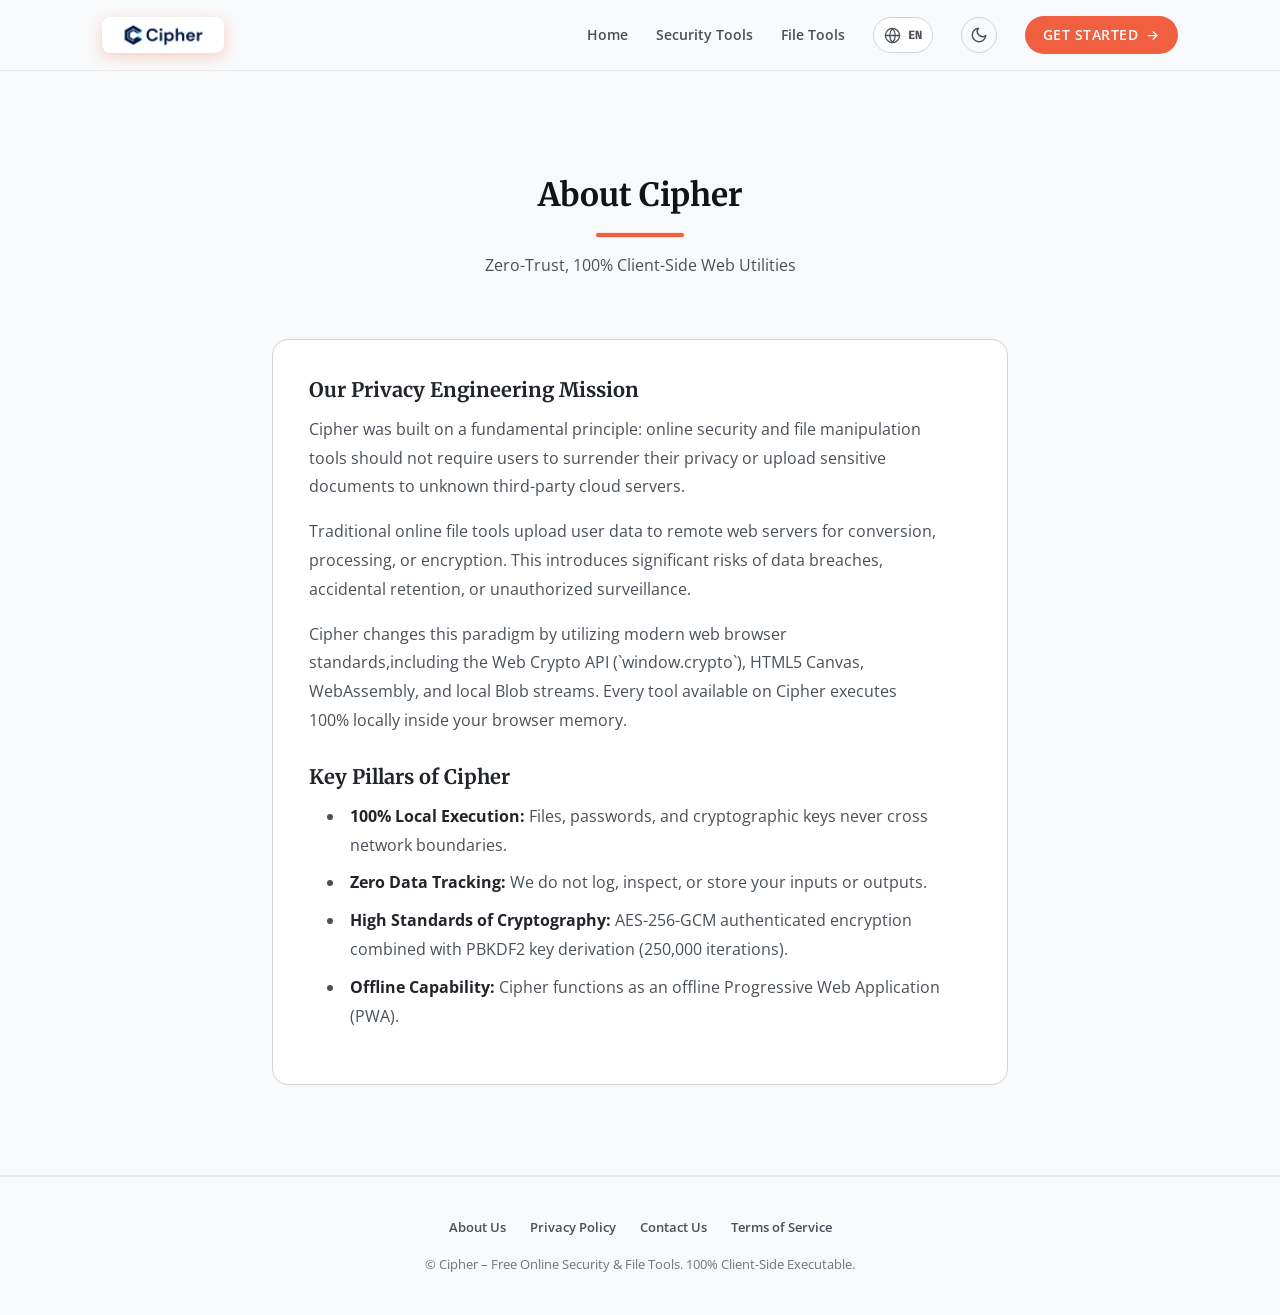
==== about/index.html @ 90bae77a "initial cipher build" ====
<!DOCTYPE html>
<html lang="en" data-bs-theme="light">

<head>
  <meta charset="UTF-8">
  <title>About Us – Cipher Security & File Tools</title>
  <meta name="viewport" content="width=device-width, initial-scale=1, maximum-scale=1, user-scalable=no">
  <meta name="theme-color" content="#111317">
  <meta name="robots" content="index, follow">
  <meta name="description"
    content="Learn about Cipher's mission to provide free, fast, 100% client-side browser security and file management tools with zero server tracking.">
  <meta property="og:type" content="website">
  <meta property="og:title" content="About Us – Cipher">
  <meta property="og:description"
    content="Zero-trust client-side security tools hub operating entirely in your browser.">
  <meta property="og:image" content="/images/Cipher.png">
  <link rel="manifest" href="/manifest.webmanifest">
  <link rel="icon" type="image/svg+xml" href="/images/cipher-favicon.svg">
  <link rel="preconnect" href="https://fonts.googleapis.com">
  <link rel="preconnect" href="https://fonts.gstatic.com" crossorigin>
  <link
    href="https://fonts.googleapis.com/css2?family=Merriweather:ital,wght@0,300;0,400;0,700;0,900;1,300;1,400&family=Open+Sans:ital,wght@0,300;0,400;0,600;0,700;0,800;1,400&family=Fira+Code:wght@400;500;600&display=swap"
    rel="stylesheet">
  <link rel="stylesheet" href="/css/styles.css">
</head>

<body>

  <!-- Navigation -->
  <nav class="navbar">
    <div class="container">
      <a href="/" class="nav-brand">
        <span class="nav-brand-media" aria-hidden="true">
          <img src="/images/Cipher.png" alt="Cipher Logo">
        </span>
      </a>
      <button class="menu-toggle" id="menuToggle" type="button" aria-label="Toggle navigation" aria-expanded="false"
        aria-controls="navLinks">
        <span class="menu-toggle-label">Menu</span>
        <svg viewBox="0 0 24 24" aria-hidden="true" fill="none" stroke="currentColor" stroke-width="2"
          stroke-linecap="round">
          <path d="M4 7h16M4 12h16M4 17h16" />
        </svg>
      </button>
      <ul class="nav-links" id="navLinks">
        <li><a href="/">Home</a></li>
        <li><a href="/#security-tools">Security Tools</a></li>
        <li><a href="/#file-tools">File Tools</a></li>
        <li><button class="theme-toggle-btn" title="Toggle Theme" type="button"></button></li>
        <li>
          <a href="/tools/encrypt/" class="btn-nav">
            Protect File
            <svg class="protect-icon" viewBox="0 0 24 24" aria-hidden="true" fill="none" stroke="currentColor"
              stroke-width="2" stroke-linecap="round" stroke-linejoin="round">
              <path d="M5 12h14" />
              <path d="m13 6 6 6-6 6" />
            </svg>
          </a>
        </li>
      </ul>
    </div>
  </nav>

  <!-- Top Ad Slot Placeholder -->
  <div class="container" style="margin-top: 80px;">
  </div>

  <main class="section">
    <div class="container" style="max-width: 800px;">
      <div class="section-header">
        <h1 class="section-title">About Cipher</h1>
        <div class="section-divider"></div>
        <p class="section-sub">Zero-Trust, 100% Client-Side Web Utilities</p>
      </div>

      <div class="feature-card legal-content">
        <h2>Our Privacy Engineering Mission</h2>
        <p>
          Cipher was built on a fundamental principle: online security and file manipulation tools should not require
          users to surrender their privacy or upload sensitive documents to unknown third-party cloud servers.
        </p>
        <p>
          Traditional online file tools upload user data to remote web servers for conversion, processing, or
          encryption. This introduces significant risks of data breaches, accidental retention, or unauthorized
          surveillance.
        </p>
        <p>
          Cipher changes this paradigm by utilizing modern web browser standards,including the Web Crypto API
          (`window.crypto`), HTML5 Canvas, WebAssembly, and local Blob streams. Every tool available on Cipher executes
          100% locally inside your browser memory.
        </p>

        <h2>Key Pillars of Cipher</h2>
        <ul>
          <li><strong>100% Local Execution:</strong> Files, passwords, and cryptographic keys never cross network
            boundaries.</li>
          <li><strong>Zero Data Tracking:</strong> We do not log, inspect, or store your inputs or outputs.</li>
          <li><strong>High Standards of Cryptography:</strong> AES-256-GCM authenticated encryption combined with PBKDF2
            key derivation (250,000 iterations).</li>
          <li><strong>Offline Capability:</strong> Cipher functions as an offline Progressive Web Application (PWA).
          </li>
        </ul>
      </div>

      <!-- Content Ad Slot Placeholder -->
    </div>
  </main>

  <!-- Footer Ad Slot Placeholder -->
  <div class="container">
  </div>

  <!-- Footer -->
  <footer>
    <div class="container" style="display: flex; flex-direction: column; align-items: center; gap: 16px;">
      <div style="display: flex; gap: 24px; flex-wrap: wrap; justify-content: center; font-weight: 600;">
        <a href="/about/" style="color: var(--text-2);">About Us</a>
        <a href="/privacy/" style="color: var(--text-2);">Privacy Policy</a>
        <a href="/contact/" style="color: var(--text-2);">Contact Us</a>
        <a href="/terms/" style="color: var(--text-2);">Terms of Service</a>
      </div>
      <p>&copy; Cipher – Free Online Security & File Tools. 100% Client-Side Executable.</p>
    </div>
  </footer>

  <script src="/js/translations.js"></script>
  <script src="/js/common.js"></script>
</body>

</html>
---- css/styles.css ----
:root {
      --primary: #f05f40;
      --primary-hover: #df4b2a;
      --primary-dim: rgba(240, 95, 64, 0.15);
      --primary-line: rgba(240, 95, 64, 0.35);

      --bg: #111317;
      --bg-alt: #171a21;
      --surface: #1e222a;
      --surface-2: #262b35;
      --surface-3: #2f3542;

      --border: #383e4a;
      --border-soft: #2a2f39;

      --text: #f8f9fa;
      --text-2: #a5acb9;
      --text-3: #6c757d;

      --success: #28a745;
      --success-dim: rgba(40, 167, 69, 0.15);
      --error: #dc3545;
      --error-dim: rgba(220, 53, 69, 0.15);

      --font-sans: 'Open Sans', -apple-system, BlinkMacSystemFont, "Segoe UI", Roboto, sans-serif;
      --font-serif: 'Merriweather', Georgia, serif;
      --font-mono: 'Fira Code', monospace;

      --radius-window: 20px;
      --radius-card: 16px;
      --radius-control: 10px;
      --radius-pill: 50px;
      --shadow-window: 0 30px 60px -12px rgba(0, 0, 0, 0.8), 0 0 0 1px rgba(255, 255, 255, 0.05) inset;
    }

    * {
      box-sizing: border-box;
      margin: 0;
      padding: 0;
    }

    html {
      scroll-behavior: smooth;
    }

    body {
      font-family: var(--font-sans);
      background-color: var(--bg);
      color: var(--text);
      line-height: 1.6;
      -webkit-font-smoothing: antialiased;
    }

    .app-loading-shell {
      position: fixed;
      inset: 0;
      z-index: 2000;
      display: grid;
      place-items: center;
      background: var(--bg);
      opacity: 1;
      transition: opacity 0.28s ease, visibility 0.28s ease;
    }

    .app-loading-shell.is-ready {
      opacity: 0;
      visibility: hidden;
      pointer-events: none;
    }

    .app-loading-card {
      display: grid;
      gap: 10px;
      width: min(260px, 62vw);
    }

    .app-loading-card span {
      display: block;
      height: 10px;
      border-radius: var(--radius-pill);
      background: linear-gradient(90deg, var(--surface-2), var(--surface-3), var(--surface-2));
      background-size: 220% 100%;
      animation: skeletonShimmer 1.25s ease-in-out infinite;
    }

    .app-loading-card span:nth-child(2) { width: 78%; }
    .app-loading-card span:nth-child(3) { width: 56%; }

    @keyframes skeletonShimmer {
      0% { background-position: 100% 0; }
      100% { background-position: -100% 0; }
    }

    ::selection {
      background: var(--primary-dim);
      color: var(--primary);
    }

    a {
      color: var(--primary);
      text-decoration: none;
      transition: color 0.2s;
    }

    a:hover {
      color: var(--primary-hover);
    }

    /* Navbar */
    .navbar {
      position: fixed;
      top: 0;
      left: 0;
      right: 0;
      z-index: 1000;
      background: rgba(17, 19, 23, 0.85);
      backdrop-filter: blur(12px);
      border-bottom: 1px solid var(--border-soft);
      padding: 16px 0;
    }

    .container {
      max-width: 1140px;
      margin: 0 auto;
      padding: 0 24px;
      display: flex;
      align-items: center;
      justify-content: space-between;
    }

    .nav-brand {
      display: flex;
      align-items: center;
      gap: 10px;
      font-family: var(--font-serif);
      font-size: 20px;
      font-weight: 700;
      color: #fff;
    }

    .nav-brand-icon {
      width: 32px;
      height: 32px;
      border-radius: 8px;
      background: var(--primary);
      color: #fff;
      display: flex;
      align-items: center;
      justify-content: center;
      box-shadow: 0 4px 12px rgba(240, 95, 64, 0.4);
    }

    .nav-links {
      display: flex;
      gap: 28px;
      list-style: none;
      align-items: center;
    }

    .nav-links a {
      font-size: 14px;
      font-weight: 600;
      color: var(--text-2);
    }

    .nav-links a:hover {
      color: #fff;
    }

    .btn-nav {
      background: var(--primary);
      color: #fff !important;
      padding: 8px 18px;
      border-radius: var(--radius-pill);
      font-size: 13px;
      font-weight: 700;
      text-transform: uppercase;
      letter-spacing: 0.5px;
      transition: all 0.2s ease;
      overflow: hidden;
    }

    .btn-nav:hover {
      background: var(--primary-hover);
      transform: translateY(-1px);
    }

    .btn-nav .protect-icon {
      width: 15px;
      height: 15px;
      transform-origin: 50% 58%;
      animation: protectIconFloat 2.6s ease-in-out infinite;
      transition: transform .2s ease, filter .2s ease;
    }

    .btn-nav:hover .protect-icon,
    .btn-nav:focus-visible .protect-icon {
      animation-play-state: paused;
      transform: translateY(2px) scale(1.12);
      filter: drop-shadow(0 2px 4px rgba(255, 255, 255, .35));
    }

    .btn-nav:active .protect-icon {
      transform: translateY(4px) scale(.92);
    }

    @keyframes protectIconFloat {
      0%, 100% {
        transform: translateY(0) rotate(0deg);
      }
      35% {
        transform: translateY(-2px) rotate(-3deg);
      }
      65% {
        transform: translateY(1px) rotate(2deg);
      }
    }

    /* Hero / Masthead Section */
    .masthead {
      position: relative;
      padding: 150px 0 80px;
      text-align: center;
      background:
        radial-gradient(900px 600px at 50% 20%, rgba(240, 95, 64, 0.12), transparent 70%),
        radial-gradient(1000px 800px at 80% 90%, rgba(30, 42, 60, 0.35), transparent 70%),
        var(--bg);
      overflow: hidden;
      isolation: isolate;
    }

    .masthead > .container {
      position: relative;
      z-index: 1;
    }

    .hero-network {
      position: absolute;
      inset: 0;
      z-index: 0;
      pointer-events: none;
      overflow: hidden;
      opacity: 0.13;
      color: #6366f1;
    }

    .hero-network svg {
      display: block;
      width: 100%;
      min-width: 760px;
      height: 100%;
      animation: heroNetworkFloat 16s ease-in-out infinite alternate;
    }

    .hero-network-lines {
      fill: none;
      stroke: currentColor;
      stroke-width: 1;
      stroke-linecap: round;
      stroke-linejoin: round;
      vector-effect: non-scaling-stroke;
    }

    .hero-network-nodes {
      fill: currentColor;
    }

    .hero-network-nodes circle {
      transform-box: fill-box;
      transform-origin: center;
      animation: heroNodePulse 4.8s ease-in-out infinite;
    }

    .hero-network-nodes circle:nth-child(2n) { animation-delay: -1.2s; }
    .hero-network-nodes circle:nth-child(3n) { animation-delay: -2.6s; }
    .hero-network-nodes circle:nth-child(5n) { animation-delay: -4s; }

    @keyframes heroNetworkFloat {
      from { transform: translate3d(-28px, 8px, 0) scale(1); }
      to { transform: translate3d(28px, -10px, 0) scale(1.04); }
    }

    @keyframes heroNodePulse {
      0%, 100% { opacity: .4; transform: scale(.78); }
      50% { opacity: 1; transform: scale(1.5); }
    }

    .masthead::before,
    .masthead::after {
      content: "";
      position: absolute;
      border-radius: 50%;
      filter: blur(80px);
      pointer-events: none;
      opacity: 0.9;
      animation: ambientGlowDrift 8s ease-in-out infinite alternate;
    }

    .masthead::before {
      width: 620px;
      height: 620px;
      left: 12%;
      top: -18%;
      background: radial-gradient(circle, rgba(240, 95, 64, 0.3), rgba(240, 95, 64, 0.08) 35%, transparent 70%);
    }

    .masthead::after {
      width: 760px;
      height: 760px;
      right: 8%;
      bottom: -28%;
      background: radial-gradient(circle, rgba(255, 120, 80, 0.18), rgba(255, 120, 80, 0.06) 30%, transparent 70%);
      animation-delay: 1.1s;
    }

    @keyframes ambientGlowDrift {
      0% {
        transform: translate3d(-26px, 0, 0) scale(0.94);
      }
      35% {
        transform: translate3d(18px, 14px, 0) scale(1.08);
      }
      70% {
        transform: translate3d(-8px, -18px, 0) scale(1.14);
      }
      100% {
        transform: translate3d(22px, 8px, 0) scale(1.02);
      }
    }

    .masthead-title {
      font-family: var(--font-serif);
      font-size: 42px;
      font-weight: 900;
      color: #fff;
      margin-bottom: 20px;
      line-height: 1.25;
    }

    .masthead-subtitle {
      font-size: 18px;
      color: var(--text-2);
      max-width: 680px;
      margin: 0 auto 36px;
    }

    .hero-cta {
      position: relative;
      display: inline-flex;
      align-items: center;
      gap: 10px;
      background: linear-gradient(135deg, var(--primary) 0%, #ff7d5d 100%);
      color: #fff;
      padding: 14px 32px;
      border-radius: var(--radius-pill);
      font-size: 14px;
      font-weight: 700;
      text-transform: uppercase;
      letter-spacing: 1px;
      box-shadow: 0 14px 28px -10px rgba(240, 95, 64, 0.7), inset 0 1px 0 rgba(255,255,255,0.2);
      transition: all 0.28s cubic-bezier(0.2, 0.8, 0.2, 1);
      overflow: hidden;
      isolation: isolate;
    }

    .hero-cta::before {
      content: "";
      position: absolute;
      inset: 0;
      background: linear-gradient(120deg, transparent 0%, rgba(255,255,255,0.22) 40%, transparent 75%);
      transform: translateX(-120%);
      transition: transform 0.75s ease;
      z-index: 0;
    }

    .hero-cta:hover::before {
      transform: translateX(120%);
    }

    .hero-cta > svg {
      position: relative;
      z-index: 1;
      width: 18px;
      height: 18px;
      display: block;
      filter: drop-shadow(0 0 6px rgba(255, 255, 255, 0.22));
      animation: lockFloat 2.8s ease-in-out infinite;
      transform-origin: center;
      transition: transform 0.28s ease, filter 0.28s ease;
    }

    .hero-cta:hover {
      color: #fff;
      background: linear-gradient(135deg, var(--primary-hover) 0%, #d9471e 100%);
      transform: translateY(-2px) scale(1.01);
      box-shadow: 0 18px 32px -12px rgba(240, 95, 64, 0.8), inset 0 1px 0 rgba(255,255,255,0.25);
    }

    .hero-cta:hover > svg {
      animation-duration: 1.4s;
      transform: rotate(-8deg) scale(1.12);
      filter: drop-shadow(0 0 10px rgba(255, 255, 255, 0.35));
    }

    @keyframes lockFloat {
      0%, 100% {
        transform: translateY(0px) rotate(0deg);
      }
      25% {
        transform: translateY(-2px) rotate(1deg);
      }
      50% {
        transform: translateY(1px) rotate(-2deg);
      }
      75% {
        transform: translateY(-3px) rotate(2deg);
      }
    }

    /* Section Styling */
    .section {
      padding: 90px 0;
      border-bottom: 1px solid var(--border-soft);
    }

    .section-alt {
      background-color: var(--bg-alt);
    }

    .section-header {
      text-align: center;
      margin-bottom: 60px;
    }

    .section-title {
      font-family: var(--font-serif);
      font-size: 32px;
      font-weight: 700;
      color: #fff;
      margin-bottom: 12px;
    }

    .section-divider {
      width: clamp(48px, 10vw, 88px);
      height: clamp(2px, 0.35vw, 4px);
      position: relative;
      overflow: hidden;
      background: var(--primary);
      margin: 0 auto 16px;
      border-radius: var(--radius-pill);
      box-shadow: 0 0 0 1px var(--primary-dim), 0 4px 14px -8px var(--primary);
      transform-origin: center;
      animation: sectionDividerPulse 4.5s ease-in-out infinite;
    }

    .section-divider::after {
      content: "";
      position: absolute;
      inset: 0;
      width: 42%;
      background: linear-gradient(90deg, transparent, rgba(255, 255, 255, 0.7), transparent);
      transform: translateX(-140%);
      animation: sectionDividerSweep 5.5s ease-in-out infinite;
    }

    .section-header:hover .section-divider,
    .section-header:focus-within .section-divider {
      animation-duration: 2.4s;
      box-shadow: 0 0 0 1px var(--primary-dim), 0 6px 18px -7px var(--primary);
    }

    @keyframes sectionDividerPulse {
      0%, 100% {
        transform: scaleX(0.92);
        opacity: 0.82;
      }
      50% {
        transform: scaleX(1);
        opacity: 1;
      }
    }

    @keyframes sectionDividerSweep {
      0%, 55%, 100% {
        transform: translateX(-140%);
      }
      75% {
        transform: translateX(340%);
      }
    }

    .section-sub {
      font-size: 16px;
      color: var(--text-2);
      max-width: 600px;
      margin: 0 auto;
    }

    /* Encryptor Tool Container Section */
    .tool-section {
      padding: 60px 0 100px;
      display: flex;
      flex-direction: column;
      align-items: center;
    }

    .window {
      width: 480px;
      max-width: 100%;
      background: var(--surface);
      border: 1px solid var(--border);
      border-radius: var(--radius-window);
      box-shadow: var(--shadow-window);
      overflow: hidden;
      position: relative;
      margin: 0 auto;
    }

    .window::before {
      content: "";
      position: absolute;
      inset: 0 0 auto 0;
      height: 1px;
      background: linear-gradient(90deg, transparent, rgba(255, 255, 255, 0.15), transparent);
    }

    /* Window Header */
    .window-header {
      display: flex;
      align-items: center;
      justify-content: space-between;
      padding: 24px 28px 0;
    }

    .brand {
      display: flex;
      align-items: center;
      gap: 12px;
    }

    .brand-mark {
      width: 32px;
      height: 32px;
      border-radius: 10px;
      background: #fff;
      display: flex;
      align-items: center;
      justify-content: center;
      overflow: hidden;
      box-shadow: 0 4px 15px -3px rgba(0, 0, 0, 0.45);
    }

    .brand-mark img {
      width: 100%;
      height: 100%;
      display: block;
      object-fit: cover;
    }

    .brand-name {
      font-family: var(--font-serif);
      font-size: 18px;
      font-weight: 700;
      color: #fff;
    }

    .local-pill {
      display: flex;
      align-items: center;
      gap: 6px;
      font-size: 11px;
      font-weight: 600;
      color: var(--text-3);
      background: var(--surface-2);
      padding: 4px 10px;
      border-radius: var(--radius-pill);
      border: 1px solid var(--border-soft);
    }

    .local-pill .dot {
      width: 6px;
      height: 6px;
      border-radius: 50%;
      background: var(--success);
      box-shadow: 0 0 0 3px var(--success-dim);
    }

    .window-status-actions {
      display: flex;
      align-items: center;
      gap: 8px;
    }

    .local-pill.offline .dot {
      background: var(--primary);
      box-shadow: 0 0 0 3px var(--primary-dim);
    }

    .install-btn {
      border: 1px solid var(--primary-line);
      border-radius: var(--radius-pill);
      padding: 5px 10px;
      background: var(--primary-dim);
      color: var(--primary);
      cursor: pointer;
      font-size: 11px;
      font-weight: 700;
    }

    .install-btn:hover {
      background: var(--primary);
      color: #fff;
    }

    /* Segmented Control Mode */
    .segmented {
      margin: 22px 28px 0;
      display: flex;
      background: var(--surface-2);
      border: 1px solid var(--border-soft);
      border-radius: var(--radius-pill);
      padding: 4px;
      position: relative;
    }

    .segmented button {
      flex: 1;
      position: relative;
      z-index: 2;
      background: transparent;
      border: none;
      color: var(--text-2);
      font-size: 13px;
      font-weight: 700;
      text-transform: uppercase;
      letter-spacing: 0.5px;
      padding: 10px 0;
      border-radius: var(--radius-pill);
      cursor: pointer;
      transition: color 0.2s ease;
    }

    .segmented button.active {
      color: #fff;
    }

    .segmented .thumb {
      position: absolute;
      top: 4px;
      bottom: 4px;
      left: 4px;
      width: calc(50% - 4px);
      background: var(--primary);
      border-radius: var(--radius-pill);
      transition: transform 0.28s cubic-bezier(.65, .05, .36, 1);
      z-index: 1;
      box-shadow: 0 4px 12px rgba(240, 95, 64, 0.3);
    }

    .segmented[data-mode="decrypt"] .thumb {
      transform: translateX(100%);
    }

    .body-copy {
      padding: 18px 28px 28px;
    }

    .headline {
      font-size: 14px;
      color: var(--text-2);
      line-height: 1.5;
      margin-top: 2px;
    }

    /* Dropzone */
    .dropzone {
      margin-top: 18px;
      border-radius: 16px;
      border: 2px dashed var(--border);
      background: repeating-linear-gradient(-45deg, rgba(255, 255, 255, 0.008) 0 12px, transparent 12px 24px), var(--surface-2);
      padding: 42px 20px;
      text-align: center;
      cursor: pointer;
      transition: all 0.2s ease;
    }

    .dropzone:hover {
      border-color: var(--primary);
      background: var(--surface-3);
    }

    .dropzone:focus-visible {
      outline: 2px solid var(--primary);
      outline-offset: 3px;
      border-color: var(--primary);
    }

    .dropzone.drag {
      border-color: var(--primary);
      background: var(--primary-dim);
      transform: scale(1.01);
    }

    .dz-icon {
      width: 50px;
      height: 50px;
      margin: 0 auto 14px;
      border-radius: 50%;
      background: var(--surface-3);
      border: 1px solid var(--border);
      display: flex;
      align-items: center;
      justify-content: center;
      transition: all 0.2s ease;
      color: var(--primary);
    }

    .dropzone:hover .dz-icon {
      transform: translateY(-3px);
      background: var(--primary);
      color: #fff;
    }

    .dz-icon svg {
      width: 22px;
      height: 22px;
      stroke: currentColor;
    }

    .dz-title {
      width: 100%;
      min-width: 0;
      font-family: var(--font-serif);
      font-size: 16px;
      font-weight: 700;
      margin-bottom: 6px;
      color: #fff;
      overflow: hidden;
      text-overflow: ellipsis;
      white-space: nowrap;
    }

    .dz-sub {
      font-size: 13px;
      color: var(--text-3);
    }

    .dz-sub b {
      color: var(--primary);
      font-weight: 600;
      text-decoration: underline;
      text-underline-offset: 3px;
    }

    #fileInput {
      display: none;
    }

    /* File Card */
    .file-card {
      margin-top: 18px;
      display: flex;
      align-items: center;
      gap: 14px;
      background: var(--surface-2);
      border: 1px solid var(--border);
      border-radius: 14px;
      padding: 14px 16px;
      transition: all 0.2s ease;
    }

    .file-card:hover {
      border-color: var(--border-soft);
    }

    .file-icon {
      width: 42px;
      height: 42px;
      border-radius: 10px;
      background: var(--surface-3);
      border: 1px solid var(--border);
      display: flex;
      align-items: center;
      justify-content: center;
      flex-shrink: 0;
      position: relative;
      color: var(--primary);
    }

    .file-icon svg {
      width: 20px;
      height: 20px;
      stroke: currentColor;
    }

    .file-ext {
      position: absolute;
      bottom: -5px;
      right: -6px;
      font-family: var(--font-mono);
      font-size: 8.5px;
      font-weight: 600;
      text-transform: uppercase;
      background: var(--primary);
      color: #fff;
      padding: 1px 5px;
      border-radius: 4px;
      letter-spacing: .02em;
    }

    .file-meta {
      flex: 1;
      min-width: 0;
    }

    .file-name {
      min-width: 0;
      max-width: 100%;
      font-size: 14px;
      font-weight: 600;
      color: var(--text);
      white-space: nowrap;
      overflow: hidden;
      text-overflow: ellipsis;
    }

    .file-size {
      min-width: 0;
      font-family: var(--font-mono);
      font-size: 11.5px;
      color: var(--text-3);
      margin-top: 3px;
      overflow: hidden;
      text-overflow: ellipsis;
      white-space: nowrap;
    }

    .file-actions {
      display: flex;
      align-items: center;
      gap: 4px;
      flex-shrink: 0;
    }

    .icon-btn {
      width: 30px;
      height: 30px;
      border-radius: 8px;
      border: none;
      background: transparent;
      display: flex;
      align-items: center;
      justify-content: center;
      cursor: pointer;
      color: var(--text-3);
      transition: all 0.15s ease;
    }

    .icon-btn:hover {
      background: var(--error-dim);
      color: var(--error);
    }

    .icon-btn svg {
      width: 16px;
      height: 16px;
    }

    .file-card.mini {
      padding: 12px 14px;
    }

    .file-card.mini .file-icon {
      width: 34px;
      height: 34px;
    }

    .file-card.mini .file-actions {
      display: none;
    }

    .file-card.dim {
      opacity: .65;
    }

    .queue-panel {
      margin-top: 12px;
      padding: 12px;
      border: 1px solid var(--border-soft);
      border-radius: 12px;
      background: rgba(17, 19, 23, .3);
    }

    .queue-header {
      display: flex;
      align-items: center;
      justify-content: space-between;
      color: var(--text-2);
      font-family: var(--font-mono);
      font-size: 10px;
      letter-spacing: .04em;
      text-transform: uppercase;
    }

    .text-btn {
      border: 0;
      padding: 0;
      background: transparent;
      color: var(--primary);
      cursor: pointer;
      font: inherit;
      text-transform: inherit;
    }

    .text-btn:hover {
      color: var(--primary-hover);
      text-decoration: underline;
    }

    .queue-list {
      display: grid;
      gap: 6px;
      margin-top: 10px;
      max-height: 150px;
      overflow: auto;
    }

    .queue-item {
      display: grid;
      grid-template-columns: minmax(0, 1fr) minmax(0, min(35vw, 180px)) auto;
      align-items: center;
      gap: 8px;
      min-width: 0;
      padding: 7px 8px;
      border-radius: 8px;
      background: var(--surface-2);
    }

    .queue-item-name {
      min-width: 0;
      overflow: hidden;
      color: var(--text);
      font-size: 12px;
      text-overflow: ellipsis;
      white-space: nowrap;
    }

    .queue-item-meta {
      min-width: 0;
      max-width: min(35vw, 180px);
      color: var(--text-3);
      font-family: var(--font-mono);
      font-size: 10px;
      overflow: hidden;
      text-overflow: ellipsis;
      white-space: nowrap;
    }

    .queue-remove {
      width: 24px;
      height: 24px;
    }

    .queue-remove svg {
      width: 14px;
      height: 14px;
    }

    .spin-ring {
      width: 18px;
      height: 18px;
      border-radius: 50%;
      border: 2px solid var(--border);
      border-top-color: var(--primary);
      animation: spin .8s linear infinite;
    }

    @keyframes spin {
      to {
        transform: rotate(360deg);
      }
    }

    /* Password Section */
    .pw-section {
      margin-top: 18px;
      display: flex;
      flex-direction: column;
      gap: 14px;
    }

    .field-label {
      font-size: 12px;
      font-weight: 700;
      text-transform: uppercase;
      letter-spacing: 0.5px;
      color: var(--text-2);
      margin-bottom: 7px;
      display: block;
    }

    .field-wrap {
      position: relative;
    }

    .field-wrap input {
      width: 100%;
      background: var(--surface-2);
      border: 1px solid var(--border);
      color: var(--text);
      font-size: 16px;
      font-family: var(--font-mono);
      padding: 12px 42px 12px 14px;
      border-radius: var(--radius-control);
      transition: all 0.15s ease;
    }

    #confirmField .field-wrap input {
      padding-right: 78px;
    }

    .field-wrap input::placeholder {
      color: var(--text-3);
      font-family: var(--font-sans);
    }

    .field-wrap input:focus {
      border-color: var(--primary);
      background: var(--surface-3);
      outline: none;
    }

    .field-wrap.error input {
      border-color: var(--error);
      background: rgba(220, 53, 69, 0.06);
    }

    .field-toggle {
      position: absolute;
      right: 8px;
      top: 50%;
      transform: translateY(-50%);
      width: 34px;
      height: 34px;
      border: 1px solid transparent;
      border-radius: 8px;
      background: rgba(255, 255, 255, .025);
      cursor: pointer;
      display: flex;
      align-items: center;
      justify-content: center;
      color: var(--text-3);
      transition: color .18s ease, background .18s ease, border-color .18s ease, transform .18s ease;
    }

    .field-toggle:hover {
      color: var(--text);
      background: var(--surface-3);
      border-color: var(--border);
      transform: translateY(-50%) scale(1.04);
    }

    .field-toggle:focus-visible {
      outline: 2px solid var(--primary);
      outline-offset: 2px;
      color: var(--primary);
    }

    .field-toggle[aria-pressed="true"] {
      color: var(--primary);
      background: var(--primary-dim);
      border-color: var(--primary-line);
    }

    .confirm-toggle {
      right: 8px;
    }

    .field-toggle svg {
      width: 17px;
      height: 17px;
      stroke: currentColor;
      transition: opacity .15s ease, transform .15s ease;
    }

    .field-toggle .eye-off-icon {
      display: none;
    }

    .field-toggle[aria-pressed="true"] .eye-icon {
      display: none;
    }

    .field-toggle[aria-pressed="true"] .eye-off-icon {
      display: block;
    }

    .match-check {
      position: absolute;
      right: 50px;
      top: 50%;
      transform: translateY(-50%);
      color: var(--success);
      display: none;
      align-items: center;
    }

    .match-check.show {
      display: flex;
    }

    .match-check svg {
      width: 16px;
      height: 16px;
    }

    .strength {
      display: flex;
      gap: 4px;
      margin-top: 8px;
    }

    .strength i {
      flex: 1;
      height: 4px;
      border-radius: 2px;
      background: var(--border);
      transition: background 0.25s ease;
    }

    .strength-label {
      display: flex;
      justify-content: space-between;
      margin-top: 6px;
      font-size: 11.5px;
      color: var(--text-3);
    }

    .strength-label span.val {
      color: var(--primary);
      font-weight: 700;
    }

    .hint-row {
      display: flex;
      align-items: flex-start;
      gap: 8px;
      margin-top: 4px;
      font-size: 12px;
      color: var(--text-3);
      line-height: 1.5;
    }

    .hint-row svg {
      width: 15px;
      height: 15px;
      flex-shrink: 0;
      margin-top: 2px;
      stroke: var(--primary);
    }

    .error-msg {
      display: flex;
      align-items: center;
      gap: 8px;
      font-size: 12.5px;
      color: var(--error);
      margin-top: 6px;
    }

    .error-msg svg {
      width: 15px;
      height: 15px;
      flex-shrink: 0;
    }

    /* Buttons */
    .btn-primary {
      width: 100%;
      margin-top: 10px;
      background: var(--primary);
      color: #fff;
      border: none;
      font-size: 13px;
      font-weight: 700;
      text-transform: uppercase;
      letter-spacing: 1px;
      padding: 14px 20px;
      border-radius: var(--radius-pill);
      cursor: pointer;
      box-shadow: 0 8px 20px -6px rgba(240, 95, 64, 0.5);
      transition: all 0.2s ease;
    }

    .cf-turnstile {
      display: flex;
      justify-content: center;
      margin-bottom: 15px;
    }

    .btn-primary:hover {
      background: var(--primary-hover);
      transform: translateY(-1px);
      box-shadow: 0 12px 24px -6px rgba(240, 95, 64, 0.65);
    }

    .btn-primary:active {
      transform: translateY(0);
    }

    .btn-primary:disabled {
      background: var(--surface-3);
      color: var(--text-3);
      box-shadow: none;
      cursor: not-allowed;
      transform: none;
    }

    .btn-ghost {
      width: 100%;
      margin-top: 10px;
      background: transparent;
      border: 1px solid var(--border);
      color: var(--text-2);
      font-size: 13px;
      font-weight: 600;
      padding: 12px 0;
      border-radius: var(--radius-pill);
      cursor: pointer;
      transition: all 0.15s ease;
    }

    .btn-ghost:hover {
      background: var(--surface-3);
      border-color: var(--text-3);
      color: var(--text);
    }

    .cancel-link {
      display: block;
      text-align: center;
      margin-top: 14px;
      width: 100%;
      font-size: 12.5px;
      color: var(--text-3);
      background: none;
      border: none;
      cursor: pointer;
      transition: color 0.15s ease;
    }

    .cancel-link:hover {
      color: var(--error);
    }

    /* Progress State */
    .progress-block {
      margin-top: 22px;
    }

    .progress-status {
      display: flex;
      align-items: center;
      justify-content: space-between;
      margin-bottom: 10px;
    }

    .progress-status .label {
      font-size: 13.5px;
      font-weight: 600;
      color: var(--text);
    }

    .progress-status .pct {
      font-family: var(--font-mono);
      font-size: 13px;
      font-weight: 600;
      color: var(--primary);
    }

    .progress-track {
      height: 8px;
      border-radius: 4px;
      background: var(--surface-2);
      border: 1px solid var(--border-soft);
      overflow: hidden;
      position: relative;
    }

    .progress-fill {
      height: 100%;
      width: 0%;
      border-radius: 4px;
      background: var(--primary);
      position: relative;
      transition: width 0.2s ease;
    }

    .progress-fill::after {
      content: "";
      position: absolute;
      inset: 0;
      background: linear-gradient(90deg, transparent, rgba(255, 255, 255, 0.4), transparent);
      width: 60px;
      animation: sheen 1.3s ease-in-out infinite;
    }

    @keyframes sheen {
      0% {
        transform: translateX(-80px);
      }

      100% {
        transform: translateX(260px);
      }
    }

    .progress-caption {
      font-size: 12px;
      color: var(--text-3);
      margin-top: 12px;
      text-align: center;
    }

    /* Success / Error Result */
    .result {
      margin-top: 8px;
      display: flex;
      flex-direction: column;
      align-items: center;
      text-align: center;
      padding: 10px 4px 4px;
    }

    .result-badge {
      width: 64px;
      height: 64px;
      border-radius: 50%;
      display: flex;
      align-items: center;
      justify-content: center;
      margin-bottom: 18px;
      position: relative;
    }

    .result-badge.success {
      background: var(--success-dim);
      border: 2px solid var(--success);
    }

    .result-badge.error {
      background: var(--error-dim);
      border: 2px solid var(--error);
    }

    .result-badge svg {
      width: 28px;
      height: 28px;
    }

    .result-badge.success svg {
      stroke: var(--success);
    }

    .result-badge.error svg {
      stroke: var(--error);
    }

    .result-badge svg path,
    .result-badge svg polyline {
      stroke-dasharray: 40;
      stroke-dashoffset: 40;
      animation: draw 0.5s ease forwards 0.1s;
    }

    @keyframes draw {
      to {
        stroke-dashoffset: 0;
      }
    }

    .result-title {
      font-family: var(--font-serif);
      font-size: 18px;
      font-weight: 700;
      color: #fff;
    }

    .result-sub {
      min-width: 0;
      font-size: 13.5px;
      color: var(--text-2);
      margin-top: 6px;
      line-height: 1.55;
      max-width: 100%;
      overflow: hidden;
      text-overflow: ellipsis;
      white-space: nowrap;
    }

    .result-sub b {
      color: var(--primary);
      font-weight: 600;
    }

    .meta-row {
      display: flex;
      gap: 8px;
      margin-top: 18px;
      flex-wrap: wrap;
      justify-content: center;
    }

    .meta-pill {
      font-family: var(--font-mono);
      font-size: 11px;
      color: var(--text-2);
      background: var(--surface-2);
      border: 1px solid var(--border);
      padding: 5px 10px;
      border-radius: 6px;
      letter-spacing: .02em;
    }

    .result-actions {
      width: 100%;
      margin-top: 22px;
      display: flex;
      flex-direction: column;
      gap: 8px;
    }

    .batch-download-btn[hidden],
    .queue-panel[hidden] {
      display: none;
    }

    .sr-only {
      position: absolute;
      width: 1px;
      height: 1px;
      padding: 0;
      margin: -1px;
      overflow: hidden;
      clip: rect(0, 0, 0, 0);
      white-space: nowrap;
      border: 0;
    }

    /* Window Footer */
    .window-footer {
      border-top: 1px solid var(--border-soft);
      padding: 14px 28px;
      display: flex;
      align-items: center;
      justify-content: space-between;
      background: var(--surface-2);
    }

    .footer-badge {
      display: flex;
      align-items: center;
      gap: 6px;
      font-family: var(--font-mono);
      font-size: 11px;
      color: var(--text-3);
    }

    .footer-badge svg {
      width: 12px;
      height: 12px;
      stroke: var(--text-3);
    }

    .footer-link {
      font-size: 12px;
      color: var(--text-3);
      text-decoration: none;
      transition: color 0.15s ease;
    }

    .footer-link:hover {
      color: var(--primary);
    }

    /* Features Grid */
    .grid-3 {
      display: grid;
      grid-template-columns: repeat(auto-fit, minmax(300px, 1fr));
      gap: 30px;
    }

    .feature-card {
      background: var(--surface);
      border: 1px solid var(--border);
      border-radius: var(--radius-card);
      padding: 32px 24px;
      transition: transform 0.2s ease, border-color 0.2s ease;
    }

    .tool-online-status {
      display: inline-flex;
      align-items: center;
      align-self: flex-start;
      gap: 7px;
      margin-bottom: 18px;
      padding: 5px 10px;
      border: 1px solid var(--border-soft);
      border-radius: var(--radius-pill);
      background: var(--surface-2);
      color: var(--text-2);
      font-family: var(--font-mono);
      font-size: 10px;
      font-weight: 600;
      letter-spacing: 0.04em;
      text-transform: uppercase;
    }

    .tool-online-dot {
      width: 7px;
      height: 7px;
      border-radius: 50%;
      background: var(--success);
      box-shadow: 0 0 0 3px var(--success-dim);
      animation: onlineDotPulse 2.4s ease-in-out infinite;
    }

    .tool-online-status.offline,
    .local-pill.offline {
      color: var(--text-3);
    }

    .tool-online-status.offline .tool-online-dot,
    .local-pill.offline .dot {
      background: var(--error);
      box-shadow: 0 0 0 3px var(--error-dim);
      animation: none;
    }

    .tool-online-status.checking .tool-online-dot,
    .local-pill.checking .dot {
      background: var(--text-3);
      box-shadow: 0 0 0 3px rgba(108, 117, 125, 0.15);
    }

    @keyframes onlineDotPulse {
      0%, 100% { opacity: 0.72; transform: scale(0.9); }
      50% { opacity: 1; transform: scale(1.08); }
    }

    .feature-card:hover {
      transform: translateY(-4px);
      border-color: var(--primary-line);
    }

    .feature-icon {
      width: 48px;
      height: 48px;
      border-radius: 12px;
      background: var(--primary-dim);
      color: var(--primary);
      display: flex;
      align-items: center;
      justify-content: center;
      margin-bottom: 20px;
    }

    .feature-icon svg {
      width: 24px;
      height: 24px;
      stroke-width: 2;
    }

    .feature-title {
      font-family: var(--font-serif);
      font-size: 18px;
      font-weight: 700;
      color: #fff;
      margin-bottom: 10px;
    }

    .feature-desc {
      font-size: 14px;
      color: var(--text-2);
      line-height: 1.6;
    }

    /* Specs Grid */
    .spec-box {
      background: var(--surface-2);
      border: 1px solid var(--border);
      border-radius: var(--radius-card);
      padding: 24px;
      margin-bottom: 16px;
      transition: transform 0.2s ease, border-color 0.2s ease;
      cursor: default;
    }

    .spec-box:hover {
      transform: translateY(-4px);
      border-color: var(--primary-line);
    }

    .spec-label {
      font-family: var(--font-mono);
      font-size: 12px;
      color: var(--primary);
      font-weight: 600;
      margin-bottom: 6px;
    }

    .spec-value {
      font-size: 15px;
      color: #fff;
      font-weight: 600;
      margin-bottom: 4px;
    }

    .spec-detail {
      font-size: 13px;
      color: var(--text-2);
    }

    /* Modal Overlay */
    .modal-overlay {
      position: fixed;
      inset: 0;
      z-index: 2000;
      background: rgba(0, 0, 0, 0.75);
      backdrop-filter: blur(4px);
      display: none;
      align-items: center;
      justify-content: center;
      padding: 20px;
    }

    .modal-overlay.active {
      display: flex;
    }

    .modal-card {
      background: var(--surface);
      border: 1px solid var(--border);
      border-radius: var(--radius-window);
      width: 480px;
      max-width: 100%;
      padding: 28px;
      box-shadow: var(--shadow-window);
    }

    .modal-card h3 {
      font-family: var(--font-serif);
      font-size: 18px;
      color: #fff;
      margin-bottom: 12px;
    }

    .modal-card p {
      font-size: 13px;
      color: var(--text-2);
      line-height: 1.6;
      margin-bottom: 12px;
    }

    .modal-card ul {
      font-size: 12.5px;
      color: var(--text-2);
      margin-left: 18px;
      margin-bottom: 20px;
      line-height: 1.6;
    }

    /* Footer */
    footer {
      padding: 40px 0;
      border-top: 1px solid var(--border-soft);
      text-align: center;
      font-size: 13px;
      color: var(--text-3);
      background: var(--bg);
    }

    [data-panel] {
      display: none;
    }

    [data-panel].on {
      display: block;
    }

    @media (max-width: 768px) {
      .masthead-title {
        font-size: 32px;
      }

      .nav-links {
        display: none;
      }

      .window {
        width: 100%;
        border-radius: 16px;
      }

      .body-copy {
        padding: 18px 20px 24px;
      }
    }

    /* Responsive refinements */
    :root {
      --content-width: 1140px;
      --gutter: clamp(16px, 4vw, 32px);
    }

    html,
    body {
      min-width: 320px;
      overflow-x: hidden;
    }

    .container {
      width: min(100%, var(--content-width));
      padding-inline: var(--gutter);
    }

    .nav-brand-media {
      width: 32px;
      height: 32px;
      overflow: hidden;
      border-radius: 9px;
      background: #fff;
      box-shadow: 0 4px 12px rgba(240, 95, 64, 0.35);
      flex: 0 0 32px;
    }

    .nav-brand-media video {
      width: 100%;
      height: 100%;
      display: block;
      object-fit: cover;
    }

    .masthead .container,
    .tool-section .container {
      flex-direction: column;
    }

    .tool-section .container,
    .section .container,
    footer .container {
      display: block;
    }

    .masthead-title {
      max-width: 900px;
      text-wrap: balance;
    }

    .masthead-subtitle,
    .section-sub {
      text-wrap: pretty;
    }

    .window {
      width: min(100%, 520px);
    }

    .section-header {
      max-width: 760px;
      margin-inline: auto;
    }

    .grid-3 {
      grid-template-columns: repeat(3, minmax(0, 1fr));
    }

    .spec-list {
      width: min(100%, 800px);
      margin-inline: auto;
    }

    .spec-value,
    .spec-detail,
    .feature-desc {
      overflow-wrap: anywhere;
    }

    .modal-card {
      max-height: min(700px, calc(100dvh - 32px));
      overflow-y: auto;
    }

    @media (max-width: 900px) {
      .navbar {
        padding-block: 12px;
      }

      .nav-links {
        gap: 14px;
      }

      .nav-links a {
        font-size: 12px;
      }

      .grid-3 {
        grid-template-columns: repeat(2, minmax(0, 1fr));
      }
    }

    @media (max-width: 700px) {
      .nav-links li:not(:last-child) {
        display: none;
      }

      .btn-nav {
        padding: 8px 12px;
      }

      .masthead {
        padding: 126px 0 56px;
      }

      .masthead-title {
        font-size: clamp(28px, 8vw, 36px);
        line-height: 1.18;
      }

      .masthead-title br {
        display: none;
      }

      .masthead-subtitle {
        font-size: 15px;
        margin-bottom: 28px;
      }

      .section,
      .tool-section {
        padding-block: 56px;
      }

      .section-header {
        margin-bottom: 32px;
      }

      .section-title {
        font-size: clamp(25px, 7vw, 32px);
        line-height: 1.2;
      }

      .grid-3 {
        grid-template-columns: 1fr;
        gap: 16px;
      }

      .feature-card,
      .spec-box {
        padding: 22px 18px;
      }

      .window-header {
        padding: 20px 18px 0;
      }

      .local-pill {
        max-width: 148px;
        text-align: right;
      }

      .segmented {
        margin-inline: 18px;
      }

      .window-footer {
        padding-inline: 18px;
        gap: 12px;
      }

      .footer-badge {
        min-width: 0;
      }

      .footer-link {
        white-space: nowrap;
      }
    }

    @media (max-width: 420px) {
      .nav-brand {
        font-size: 18px;
      }

      .hero-cta {
        width: auto;
        max-width: 100%;
        justify-content: center;
        padding: 12px 18px;
        font-size: 12px;
        letter-spacing: 0.8px;
      }

      .hero-cta > svg {
        width: 16px;
        height: 16px;
      }

      .window {
        border-radius: 14px;
      }

      .body-copy {
        padding-inline: 16px;
      }

      .dropzone {
        padding: 32px 12px;
      }

      .file-card {
        gap: 10px;
        padding-inline: 12px;
      }

      .file-name {
        font-size: 13px;
      }

      .window-footer {
        align-items: flex-start;
        flex-direction: column;
      }

      .modal-overlay {
        padding: 12px;
      }

      .modal-card {
        padding: 22px 18px;
        border-radius: 14px;
      }
    }

    /* Brand, navigation, motion, and FAQ */
    .nav-brand-media {
      width: 122px;
      height: 36px;
      flex: 0 0 122px;
      border-radius: 9px;
      background: #fff;
      box-shadow: 0 4px 14px rgba(240, 95, 64, 0.28);
    }

    .nav-brand-media img {
      width: 100%;
      height: 100%;
      display: block;
      object-fit: cover;
      object-position: center;
    }

    .menu-toggle {
      display: none;
      align-items: center;
      justify-content: center;
      border: 1px solid var(--border);
      border-radius: var(--radius-pill);
      width: 42px;
      height: 42px;
      padding: 0;
      background: var(--surface-2);
      color: var(--text);
      cursor: pointer;
      transition: background .2s ease, border-color .2s ease, transform .2s ease;
    }

    .menu-toggle:hover {
      background: var(--surface-3);
      border-color: var(--primary-line);
      transform: translateY(-1px);
    }

    .menu-toggle svg {
      width: 18px;
      height: 18px;
      transition: transform .25s ease;
    }

    .menu-toggle[aria-expanded="true"] svg {
      transform: rotate(90deg);
    }

    .menu-toggle-label {
      position: absolute;
      width: 1px;
      height: 1px;
      padding: 0;
      margin: -1px;
      overflow: hidden;
      clip: rect(0, 0, 0, 0);
      white-space: nowrap;
      border: 0;
    }

    .nav-links a {
      display: inline-flex;
      align-items: center;
      gap: 7px;
    }

    .btn-nav svg {
      width: 15px;
      height: 15px;
    }

    .feature-icon {
      animation: featureFloat 3.8s ease-in-out infinite;
      transform-origin: 50% 60%;
    }

    .feature-card-key .feature-icon {
      animation-delay: -1.25s;
    }

    .feature-card-monitor .feature-icon {
      animation-delay: -2.5s;
    }

    .feature-card:hover .feature-icon,
    .feature-card:focus-within .feature-icon {
      animation-play-state: paused;
      transform: translateY(-5px) rotate(-4deg) scale(1.06);
    }

    @keyframes featureFloat {
      0%, 100% {
        transform: translateY(0) rotate(0deg);
      }
      50% {
        transform: translateY(-7px) rotate(3deg);
      }
    }

    .section-kicker {
      margin-bottom: 10px;
      color: var(--primary);
      font-family: var(--font-mono);
      font-size: 11px;
      font-weight: 600;
      letter-spacing: .12em;
      text-transform: uppercase;
    }

    .faq-section {
      background:
        linear-gradient(180deg, rgba(240, 95, 64, 0.04), transparent 32%),
        var(--bg-alt);
    }

    .faq-list {
      width: min(100%, 820px);
      margin: 0 auto;
      display: grid;
      gap: 12px;
    }

    .faq-item {
      border: 1px solid var(--border);
      border-radius: var(--radius-card);
      background: rgba(30, 34, 42, .82);
      overflow: hidden;
      transition: border-color .28s ease, background .28s ease, transform .28s ease;
    }

    .faq-item[open] {
      border-color: var(--primary-line);
      background: var(--surface);
    }

    .faq-item summary {
      display: flex;
      align-items: center;
      justify-content: space-between;
      gap: 20px;
      padding: 20px 22px;
      color: #fff;
      cursor: pointer;
      font-family: var(--font-serif);
      font-size: 15px;
      font-weight: 700;
      list-style: none;
    }

    .faq-item summary::-webkit-details-marker {
      display: none;
    }

    .faq-item summary::after {
      content: '+';
      flex: 0 0 auto;
      color: var(--primary);
      font-family: var(--font-sans);
      font-size: 24px;
      font-weight: 300;
      line-height: 1;
      transition: transform .28s cubic-bezier(.22, 1, .36, 1), color .2s ease;
    }

    .faq-item[open] summary::after {
      transform: rotate(45deg);
    }

    .faq-item summary:focus-visible,
    .menu-toggle:focus-visible,
    .nav-links a:focus-visible {
      outline: 2px solid var(--primary);
      outline-offset: 3px;
    }

    .faq-answer {
      max-height: 0;
      overflow: hidden;
      opacity: 0;
      transform: translateY(-5px);
      transition: max-height .28s cubic-bezier(.22, 1, .36, 1), opacity .2s ease, transform .28s ease;
    }

    .faq-item[open] .faq-answer {
      max-height: 320px;
      opacity: 1;
      transform: translateY(0);
    }

    .faq-item.is-closing .faq-answer {
      max-height: 0;
      opacity: 0;
      transform: translateY(-5px);
    }

    .faq-item p {
      max-width: 700px;
      padding: 0 22px 21px;
      color: var(--text-2);
      font-size: 14px;
      line-height: 1.7;
    }

    @media (prefers-reduced-motion: reduce) {
      .faq-item,
      .faq-item summary::after,
      .faq-answer {
        transition: none;
      }
    }

    @media (max-width: 900px) {
      .navbar .container {
        position: relative;
      }

      .menu-toggle {
        display: inline-flex;
      }

      .nav-links {
        position: absolute;
        top: calc(100% + 12px);
        right: var(--gutter);
        left: var(--gutter);
        display: flex;
        flex-direction: column;
        align-items: stretch;
        gap: 4px;
        padding: 10px;
        border: 1px solid var(--border);
        border-radius: 14px;
        background: var(--surface);
        color: var(--text);
        box-shadow: var(--shadow-window);
        opacity: 0;
        visibility: hidden;
        pointer-events: none;
        transform: translateY(-10px) scale(.98);
        transform-origin: top right;
        transition: opacity .22s ease, transform .22s ease, visibility .22s ease;
      }

      .nav-links.open {
        opacity: 1;
        visibility: visible;
        pointer-events: auto;
        transform: translateY(0) scale(1);
      }

      .nav-links li:not(:last-child) {
        display: block;
      }

      .nav-links a {
        width: 100%;
        padding: 12px 13px;
        border-radius: 9px;
        font-size: 13px;
      }

      .nav-links a:hover {
        background: var(--surface-2);
      }

      [data-bs-theme="light"] .nav-links,
      html:not(.dark) .nav-links {
        background: #ffffff;
        color: #212529;
      }

      [data-bs-theme="light"] .nav-links a,
      html:not(.dark) .nav-links a {
        color: #212529;
      }

      [data-bs-theme="dark"] .nav-links,
      html.dark .nav-links {
        background: var(--surface);
        color: var(--text);
      }

      [data-bs-theme="dark"] .nav-links a,
      html.dark .nav-links a {
        color: var(--text-2);
      }

      .nav-links .btn-nav {
        justify-content: space-between;
        margin-top: 4px;
      }

      .nav-links .nav-bottom-controls::before {
        content: "";
        display: block;
        width: 80%;
        margin: 12px auto;
        border-top: 1px solid #FF6B35;
      }

      .nav-links .theme-toggle-btn {
        margin-left: 13px;
      }

      .navbar .container > .menu-toggle {
        margin-left: 8px;
      }
    }

    @media (prefers-reduced-motion: reduce) {
      html {
        scroll-behavior: auto;
      }

      .feature-icon,
      .feature-card-key .feature-icon,
      .feature-card-monitor .feature-icon,
      .btn-nav .protect-icon,
      .section-divider,
      .section-divider::after,
      .app-loading-card span,
      .tool-online-dot {
        animation: none;
      }

      .hero-network svg,
      .hero-network-nodes circle {
        animation: none;
      }

      .app-loading-shell {
        transition: none;
      }
    }

/* Light Theme Overrides when data-bs-theme="light" */
[data-bs-theme="light"] {
  --bg: #f8f9fa;
  --bg-alt: #ffffff;
  --surface: #ffffff;
  --surface-2: #f1f3f5;
  --surface-3: #e9ecef;
  --border: #ced4da;
  --border-soft: #e9ecef;
  --text: #212529;
  --text-2: #495057;
  --text-3: #6c757d;
  --shadow-window: 0 10px 30px -5px rgba(0, 0, 0, 0.08), 0 0 0 1px rgba(0, 0, 0, 0.05);
}

[data-bs-theme="light"] .navbar {
  background: rgba(248, 249, 250, 0.9);
}

[data-bs-theme="light"] .nav-brand {
  color: #111317;
}

[data-bs-theme="light"] .nav-links a {
  color: var(--text-2);
}

[data-bs-theme="light"] .nav-links a:hover {
  color: var(--text);
}

[data-bs-theme="light"] .section-title,
[data-bs-theme="light"] .masthead-title,
[data-bs-theme="light"] .feature-title,
[data-bs-theme="light"] .result-title,
[data-bs-theme="light"] .spec-value,
[data-bs-theme="light"] .dz-title,
[data-bs-theme="light"] .faq-item summary {
  color: #111317;
}

[data-bs-theme="light"] .faq-item {
  background: #ffffff;
}

.theme-toggle-btn {
  background: transparent;
  border: 1px solid var(--border);
  color: var(--text-2);
  border-radius: 50%;
  width: 36px;
  height: 36px;
  display: inline-flex;
  align-items: center;
  justify-content: center;
  cursor: pointer;
  transition: all 0.2s ease;
}

.theme-toggle-btn:hover {
  color: var(--text);
  border-color: var(--primary);
  background: var(--surface-2);
}

/* Shared responsive controls and content typography */
.qr-type-tabs,
.base64-mode-tabs,
.input-mode-tabs {
  display: grid;
  grid-template-columns: repeat(3, minmax(0, 1fr));
  gap: 10px;
}

.base64-mode-tabs,
.input-mode-tabs {
  grid-template-columns: repeat(2, minmax(0, 1fr));
}

.qr-tab-btn,
.base64-mode-btn,
.input-mode-btn {
  min-width: 0;
  min-height: 46px;
  line-height: 1.25;
  white-space: normal;
  overflow-wrap: anywhere;
}

.qr-tab-btn span,
.base64-mode-btn span,
.input-mode-btn span {
  min-width: 0;
}

.btn-primary,
.btn-ghost,
.btn-nav,
.copy-btn,
.download-btn,
.merge-btn,
.clear-btn {
  display: inline-flex;
  align-items: center;
  justify-content: center;
  gap: 8px;
}

.btn-primary svg,
.btn-ghost svg,
.btn-nav svg,
.copy-btn svg,
.download-btn svg,
.merge-btn svg,
.clear-btn svg {
  width: 16px;
  height: 16px;
  flex: 0 0 auto;
}

.legal-content {
  padding: 36px;
  color: var(--text-2);
  line-height: 1.8;
}

.legal-content h2 {
  margin: 28px 0 12px;
  color: var(--text);
  font-family: var(--font-serif);
  font-size: 20px;
  line-height: 1.35;
}

.legal-content h2:first-child {
  margin-top: 0;
}

.legal-content p {
  margin: 0 0 16px;
  max-width: 70ch;
}

.legal-content ul,
.legal-content ol {
  display: grid;
  gap: 9px;
  margin: 0 0 18px 1.25rem;
  padding-left: 1rem;
}

.legal-content li {
  padding-left: 5px;
}

.legal-content strong {
  color: var(--text);
}

@media (max-width: 520px) {
  .qr-type-tabs,
  .base64-mode-tabs,
  .input-mode-tabs {
    gap: 8px;
  }

  .qr-tab-btn,
  .base64-mode-btn,
  .input-mode-btn {
    min-height: 54px;
    padding: 8px 6px;
    font-size: 11px;
    gap: 5px;
  }

  .qr-tab-btn svg,
  .base64-mode-btn svg,
  .input-mode-btn svg {
    width: 15px;
    height: 15px;
  }

  .legal-content {
    padding: 24px 18px;
    line-height: 1.7;
  }
}
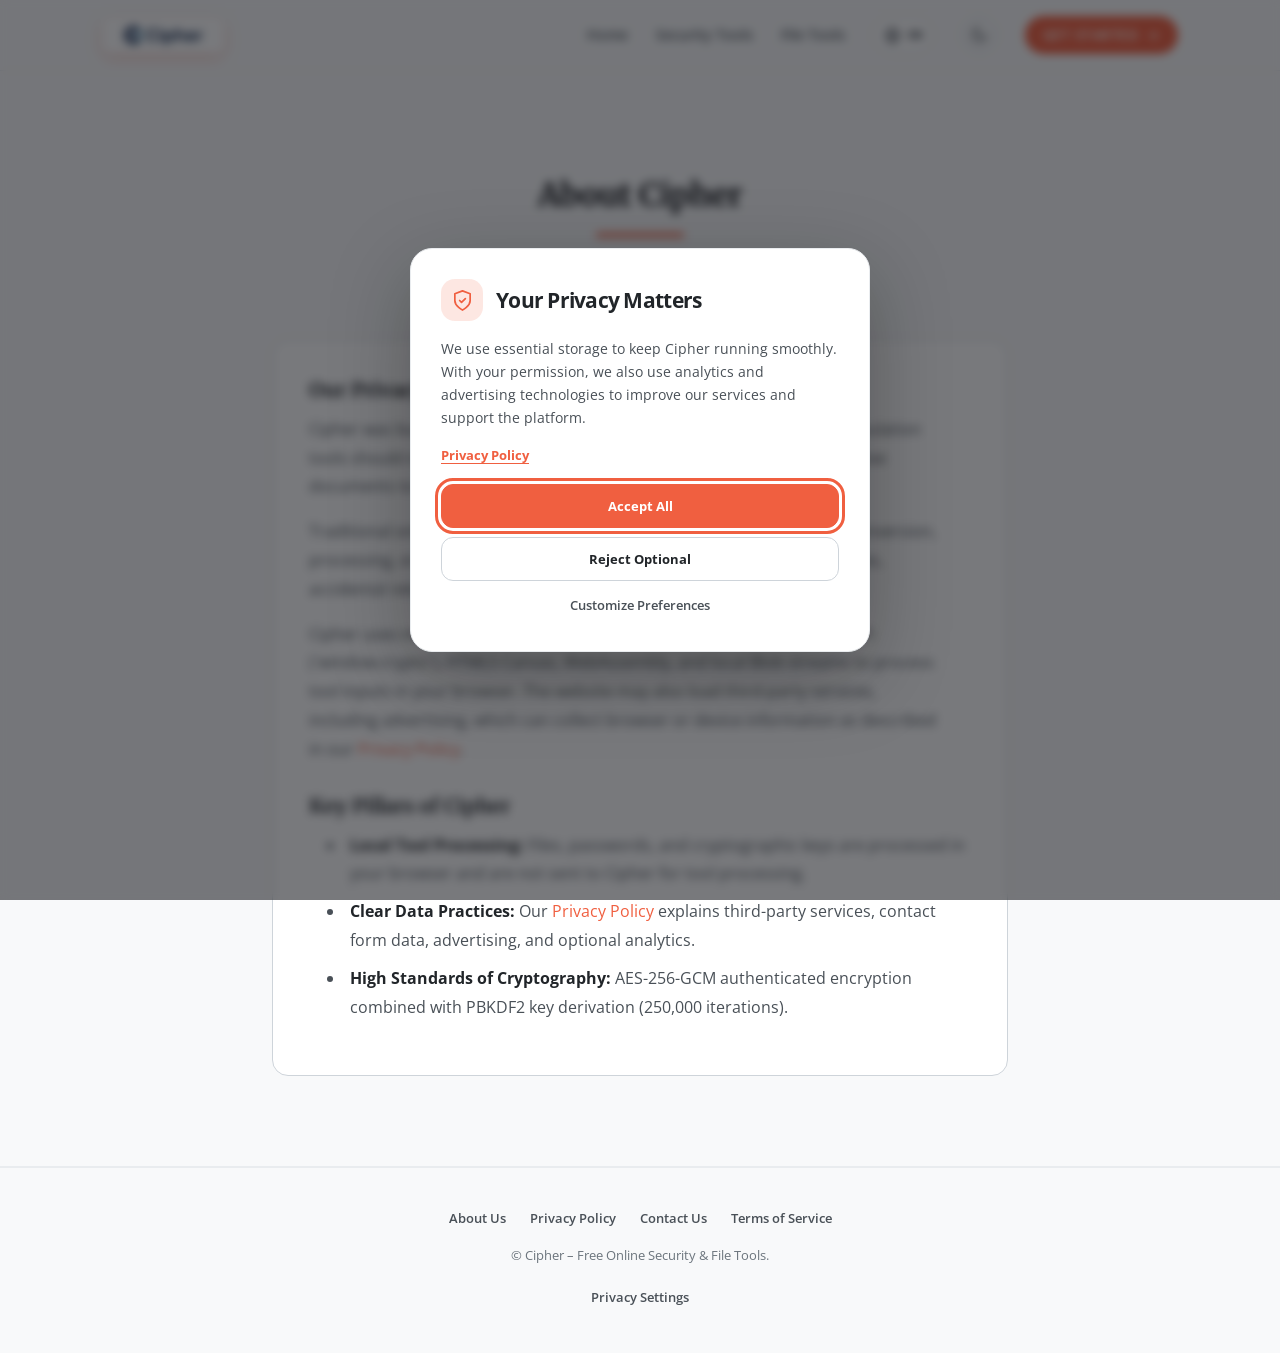
==== commit 30eb755b: "Update Cipher site - content and structure changes" ====
--- a/about/index.html
+++ b/about/index.html
@@ -8,13 +8,12 @@
   <meta name="theme-color" content="#111317">
   <meta name="robots" content="index, follow">
   <meta name="description"
-    content="Learn about Cipher's mission to provide free, fast, 100% client-side browser security and file management tools with zero server tracking.">
+    content="Learn about Cipher's browser-based security and file tools, local file processing, and use of third-party website services.">
   <meta property="og:type" content="website">
   <meta property="og:title" content="About Us – Cipher">
   <meta property="og:description"
     content="Zero-trust client-side security tools hub operating entirely in your browser.">
   <meta property="og:image" content="/images/Cipher.png">
-  <link rel="manifest" href="/manifest.webmanifest">
   <link rel="icon" type="image/svg+xml" href="/images/cipher-favicon.svg">
   <link rel="preconnect" href="https://fonts.googleapis.com">
   <link rel="preconnect" href="https://fonts.gstatic.com" crossorigin>
@@ -70,7 +69,7 @@
       <div class="section-header">
         <h1 class="section-title">About Cipher</h1>
         <div class="section-divider"></div>
-        <p class="section-sub">Zero-Trust, 100% Client-Side Web Utilities</p>
+        <p class="section-sub">Browser-Based Tools with Local File Processing</p>
       </div>
 
       <div class="feature-card legal-content">
@@ -85,20 +84,20 @@
           surveillance.
         </p>
         <p>
-          Cipher changes this paradigm by utilizing modern web browser standards,including the Web Crypto API
-          (`window.crypto`), HTML5 Canvas, WebAssembly, and local Blob streams. Every tool available on Cipher executes
-          100% locally inside your browser memory.
+          Cipher uses modern web browser standards, including the Web Crypto API (`window.crypto`), HTML5 Canvas,
+          WebAssembly, and local Blob streams to process tool inputs in your browser. The website may also load
+          third-party services, including advertising, which can collect browser or device information as described in
+          our <a href="/privacy/">Privacy Policy</a>.
         </p>
 
         <h2>Key Pillars of Cipher</h2>
         <ul>
-          <li><strong>100% Local Execution:</strong> Files, passwords, and cryptographic keys never cross network
-            boundaries.</li>
-          <li><strong>Zero Data Tracking:</strong> We do not log, inspect, or store your inputs or outputs.</li>
+          <li><strong>Local Tool Processing:</strong> Files, passwords, and cryptographic keys are processed in your
+            browser and are not sent to Cipher for tool processing.</li>
+          <li><strong>Clear Data Practices:</strong> Our <a href="/privacy/">Privacy Policy</a> explains third-party
+            services, contact form data, advertising, and optional analytics.</li>
           <li><strong>High Standards of Cryptography:</strong> AES-256-GCM authenticated encryption combined with PBKDF2
             key derivation (250,000 iterations).</li>
-          <li><strong>Offline Capability:</strong> Cipher functions as an offline Progressive Web Application (PWA).
-          </li>
         </ul>
       </div>
 
@@ -119,7 +118,7 @@
         <a href="/contact/" style="color: var(--text-2);">Contact Us</a>
         <a href="/terms/" style="color: var(--text-2);">Terms of Service</a>
       </div>
-      <p>&copy; Cipher – Free Online Security & File Tools. 100% Client-Side Executable.</p>
+      <p>&copy; Cipher – Free Online Security & File Tools.</p>
     </div>
   </footer>
 
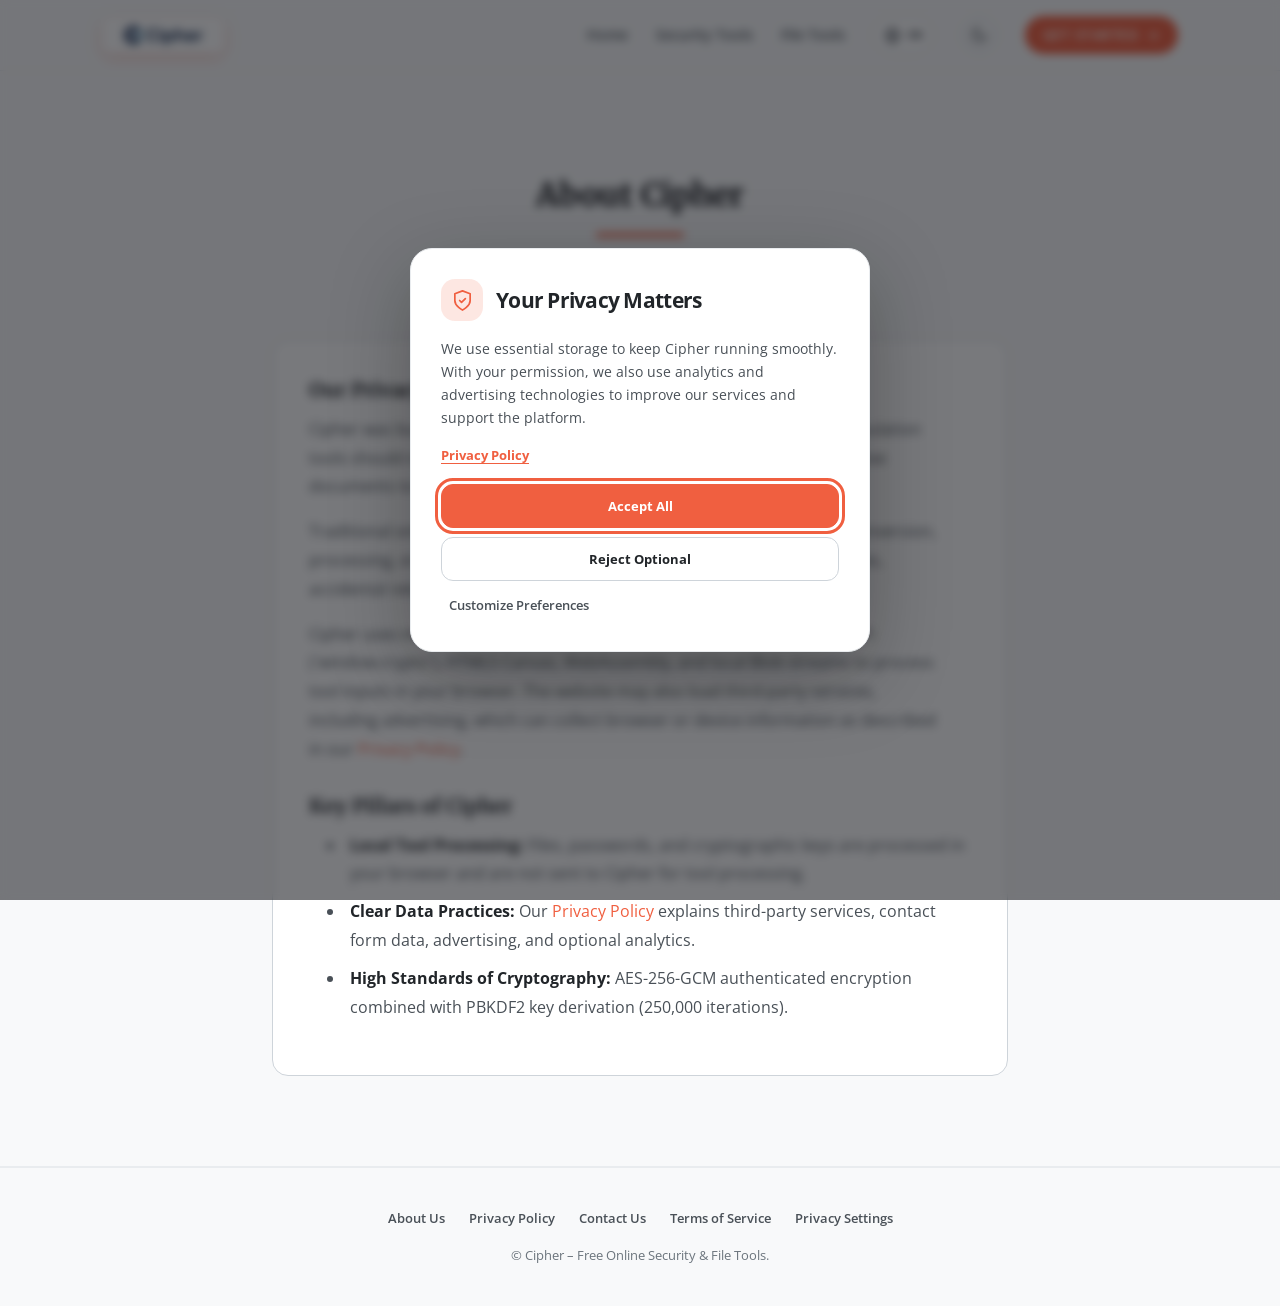
==== commit 4cbef4b8: "Update cipher site - downloaded external resources and made it offline" ====
--- a/about/index.html
+++ b/about/index.html
@@ -15,12 +15,9 @@
     content="Zero-trust client-side security tools hub operating entirely in your browser.">
   <meta property="og:image" content="/images/Cipher.png">
   <link rel="icon" type="image/svg+xml" href="/images/cipher-favicon.svg">
-  <link rel="preconnect" href="https://fonts.googleapis.com">
-  <link rel="preconnect" href="https://fonts.gstatic.com" crossorigin>
-  <link
-    href="https://fonts.googleapis.com/css2?family=Merriweather:ital,wght@0,300;0,400;0,700;0,900;1,300;1,400&family=Open+Sans:ital,wght@0,300;0,400;0,600;0,700;0,800;1,400&family=Fira+Code:wght@400;500;600&display=swap"
-    rel="stylesheet">
+  <link rel="stylesheet" href="/css/fonts.css">
   <link rel="stylesheet" href="/css/styles.css">
+  <link rel="stylesheet" href="/css/i18n.css">
 </head>
 
 <body>
--- a/css/fonts.css
+++ b/css/fonts.css
@@ -0,0 +1,39 @@
+@font-face {
+  font-family: "Open Sans";
+  font-style: normal;
+  font-weight: 300 800;
+  font-display: swap;
+  src: url("../assets/fonts/opensans-latin.woff2") format("woff2");
+}
+
+@font-face {
+  font-family: "Open Sans";
+  font-style: italic;
+  font-weight: 400;
+  font-display: swap;
+  src: url("../assets/fonts/opensans-italic-latin.woff2") format("woff2");
+}
+
+@font-face {
+  font-family: "Merriweather";
+  font-style: normal;
+  font-weight: 300 900;
+  font-display: swap;
+  src: url("../assets/fonts/merriweather-latin.woff2") format("woff2");
+}
+
+@font-face {
+  font-family: "Merriweather";
+  font-style: italic;
+  font-weight: 300 400;
+  font-display: swap;
+  src: url("../assets/fonts/merriweather-italic-latin.woff2") format("woff2");
+}
+
+@font-face {
+  font-family: "Fira Code";
+  font-style: normal;
+  font-weight: 400 600;
+  font-display: swap;
+  src: url("../assets/fonts/firacode-latin.woff2") format("woff2");
+}
--- a/css/styles.css
+++ b/css/styles.css
@@ -49,46 +49,6 @@
       color: var(--text);
       line-height: 1.6;
       -webkit-font-smoothing: antialiased;
-    }
-
-    .app-loading-shell {
-      position: fixed;
-      inset: 0;
-      z-index: 2000;
-      display: grid;
-      place-items: center;
-      background: var(--bg);
-      opacity: 1;
-      transition: opacity 0.28s ease, visibility 0.28s ease;
-    }
-
-    .app-loading-shell.is-ready {
-      opacity: 0;
-      visibility: hidden;
-      pointer-events: none;
-    }
-
-    .app-loading-card {
-      display: grid;
-      gap: 10px;
-      width: min(260px, 62vw);
-    }
-
-    .app-loading-card span {
-      display: block;
-      height: 10px;
-      border-radius: var(--radius-pill);
-      background: linear-gradient(90deg, var(--surface-2), var(--surface-3), var(--surface-2));
-      background-size: 220% 100%;
-      animation: skeletonShimmer 1.25s ease-in-out infinite;
-    }
-
-    .app-loading-card span:nth-child(2) { width: 78%; }
-    .app-loading-card span:nth-child(3) { width: 56%; }
-
-    @keyframes skeletonShimmer {
-      0% { background-position: 100% 0; }
-      100% { background-position: -100% 0; }
     }
 
     ::selection {
@@ -2263,7 +2223,6 @@
       .btn-nav .protect-icon,
       .section-divider,
       .section-divider::after,
-      .app-loading-card span,
       .tool-online-dot {
         animation: none;
       }
@@ -2273,9 +2232,6 @@
         animation: none;
       }
 
-      .app-loading-shell {
-        transition: none;
-      }
     }
 
 /* Light Theme Overrides when data-bs-theme="light" */
--- a/css/i18n.css
+++ b/css/i18n.css
@@ -0,0 +1,181 @@
+.language-switcher {
+  position: relative;
+  display: flex;
+  align-items: center;
+  flex: 0 0 auto;
+  list-style: none;
+}
+
+.language-switcher-trigger {
+  display: inline-flex;
+  align-items: center;
+  justify-content: center;
+  gap: 7px;
+  min-height: 36px;
+  padding: 0 10px;
+  border: 1px solid var(--border);
+  border-radius: var(--radius-pill, 50px);
+  background: var(--surface);
+  color: var(--text-2);
+  font: 700 12px/1 var(--font-mono, monospace);
+  cursor: pointer;
+  transition: color .18s ease, border-color .18s ease, background-color .18s ease, transform .18s ease;
+}
+
+.language-switcher-trigger:hover,
+.language-switcher-trigger:focus-visible,
+.language-switcher.is-open .language-switcher-trigger {
+  border-color: var(--primary-line);
+  background: var(--surface-2);
+  color: var(--text);
+}
+
+.language-switcher-trigger:focus-visible,
+.language-option:focus-visible {
+  outline: 2px solid var(--primary);
+  outline-offset: 2px;
+}
+
+.language-switcher-trigger svg {
+  width: 17px;
+  height: 17px;
+  flex: 0 0 auto;
+}
+
+.language-switcher-trigger:hover svg,
+.language-switcher-trigger:focus-visible svg,
+.language-switcher.is-open .language-switcher-trigger svg {
+  animation: languageGlobeSpin .6s ease-in-out;
+}
+
+.language-switcher-menu {
+  position: absolute;
+  z-index: 1200;
+  top: calc(100% + 10px);
+  inset-inline-end: 0;
+  width: 208px;
+  max-height: min(360px, 70vh);
+  padding: 6px;
+  overflow-y: auto;
+  border: 1px solid var(--border);
+  border-radius: 12px;
+  background: var(--surface);
+  box-shadow: 0 18px 40px -18px rgba(0, 0, 0, .42), 0 2px 8px rgba(0, 0, 0, .12);
+  transform-origin: top right;
+  animation: languageMenuIn .16s ease-out both;
+}
+
+.language-switcher-menu[hidden] {
+  display: none;
+}
+
+.language-option {
+  display: flex;
+  align-items: center;
+  gap: 11px;
+  width: 100%;
+  min-height: 40px;
+  padding: 7px 10px;
+  border: 0;
+  border-radius: 7px;
+  background: transparent;
+  color: var(--text-2);
+  font: 600 13px/1.35 var(--font-sans, sans-serif);
+  text-align: start;
+  cursor: pointer;
+  transition: color .16s ease, background-color .16s ease;
+}
+
+.language-option:hover,
+.language-option.is-active {
+  background: var(--surface-2);
+  color: var(--text);
+}
+
+.language-code {
+  display: inline-flex;
+  align-items: center;
+  justify-content: center;
+  width: 30px;
+  min-height: 22px;
+  flex: 0 0 auto;
+  border: 1px solid var(--border-soft);
+  border-radius: 5px;
+  background: var(--surface-2);
+  color: var(--text-2);
+  font: 700 10px/1 var(--font-mono, monospace);
+}
+
+.language-option.is-active .language-code {
+  border-color: var(--primary-line);
+  color: var(--primary);
+}
+
+.language-option > span:not(.language-code):not(.language-option-check) {
+  line-height: 1;
+}
+
+.language-option-check {
+  width: 6px;
+  height: 6px;
+  margin-inline-start: auto;
+  border-radius: 50%;
+  background: var(--primary);
+  opacity: 0;
+}
+
+.language-option.is-active .language-option-check {
+  opacity: 1;
+}
+
+@keyframes languageMenuIn {
+  from { opacity: 0; transform: translateY(-5px) scale(.98); }
+  to { opacity: 1; transform: translateY(0) scale(1); }
+}
+
+@keyframes languageGlobeSpin {
+  from { transform: rotate(0); }
+  to { transform: rotate(360deg); }
+}
+
+html[dir="rtl"] {
+  font-family: Tahoma, "Noto Naskh Arabic", Arial, sans-serif;
+}
+
+html[dir="rtl"] .language-switcher-menu {
+  inset-inline-end: auto;
+  inset-inline-start: 0;
+  transform-origin: top left;
+}
+
+@media (max-width: 900px) {
+  .navbar .container > .language-switcher {
+    z-index: 2;
+    margin-left: auto;
+  }
+
+  .navbar .container > .language-switcher .language-switcher-menu {
+    inset-inline-end: 0;
+    inset-inline-start: auto;
+  }
+
+  .language-switcher-menu {
+    inset-inline-end: auto;
+    inset-inline-start: 0;
+  }
+}
+
+@media (prefers-reduced-motion: reduce) {
+  .language-switcher-trigger,
+  .language-option {
+    transition: none;
+  }
+
+  .language-switcher-menu {
+    animation: none;
+  }
+
+  .language-switcher-trigger svg {
+    animation: none !important;
+  }
+}
